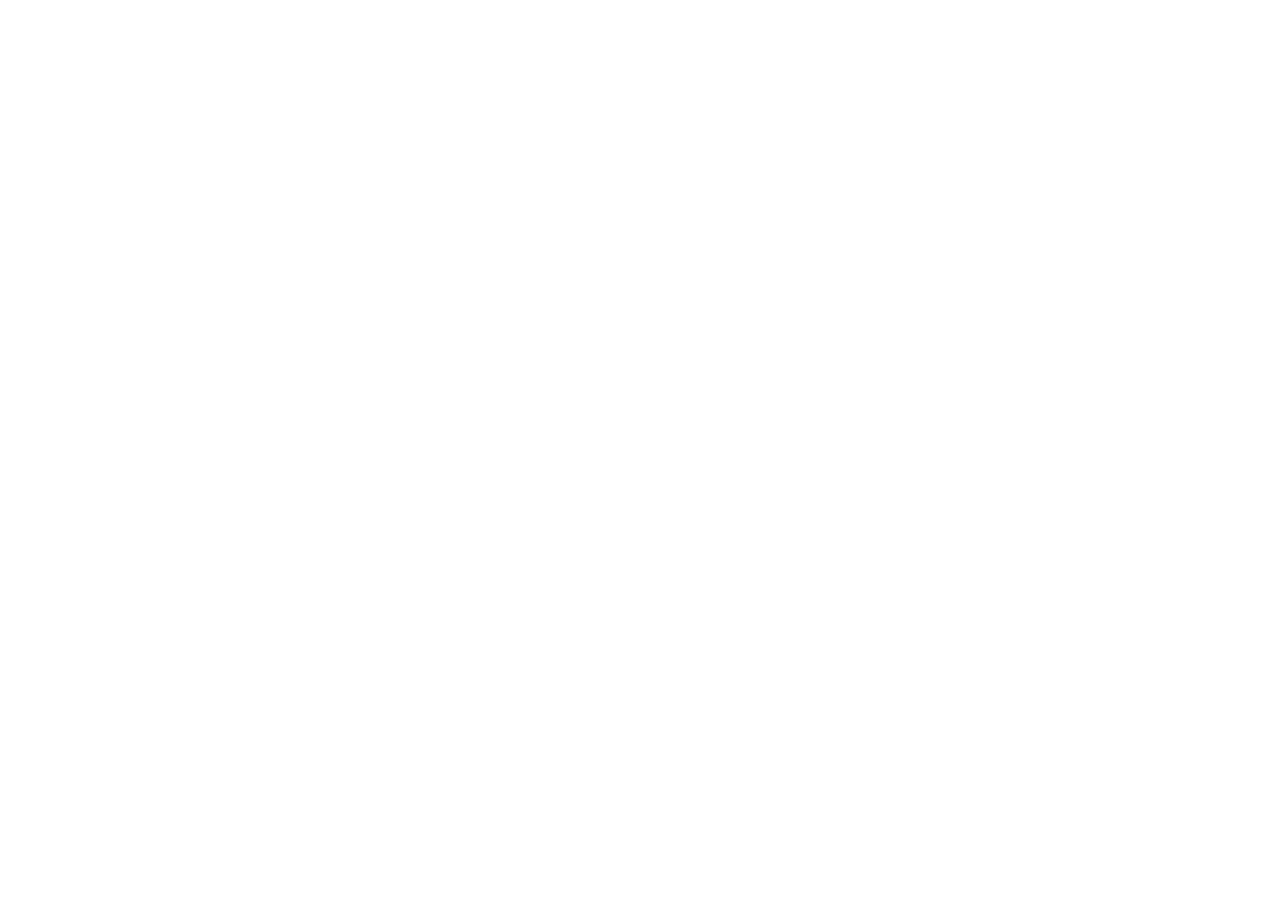
==== index.html @ 95d36cb1 "init: start js30#1.1-eco-sounds task" ====
<!doctype html>
<html lang="en">
<head>
  <meta charset="UTF-8">
  <meta content="width=device-width, initial-scale=1.0" name="viewport">
  <meta content="ie=edge" http-equiv="X-UA-Compatible">
  <link href="assets/favicon.ico" rel="shortcut icon" type="image/x-icon">
  <link href="css/style.css" rel="stylesheet">
  <title>ecosounds</title>
</head>

<body>


<script src="js/index.js"></script>
</body>
</html>
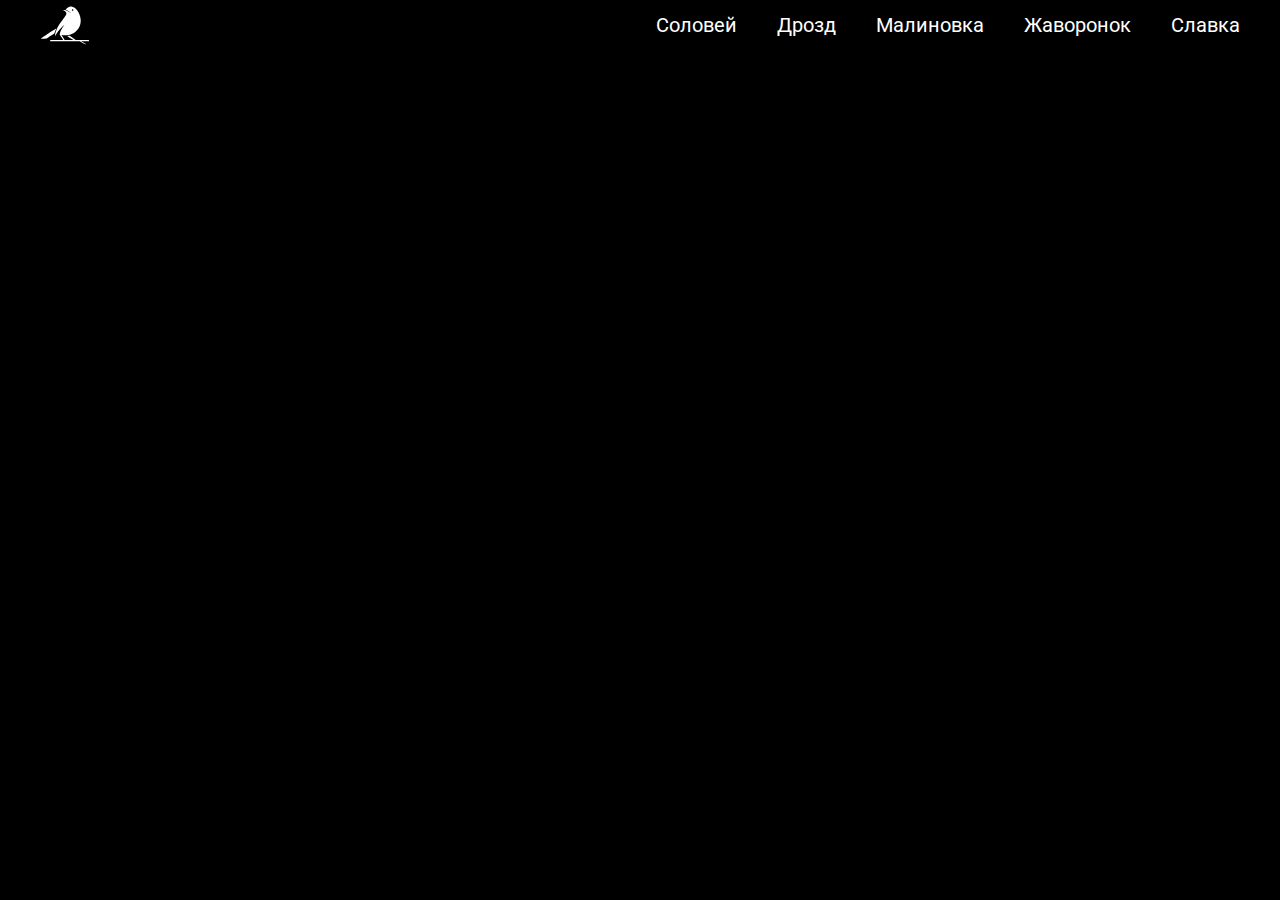
==== commit f7bb1107: "feat: add header" ====
--- a/index.html
+++ b/index.html
@@ -6,11 +6,40 @@
   <meta content="ie=edge" http-equiv="X-UA-Compatible">
   <link href="assets/favicon.ico" rel="shortcut icon" type="image/x-icon">
   <link href="css/style.css" rel="stylesheet">
+  <link rel="preconnect" href="https://fonts.googleapis.com">
+  <link rel="preconnect" href="https://fonts.gstatic.com" crossorigin>
+  <link href="https://fonts.googleapis.com/css2?family=Roboto:wght@300;400;500;700&display=swap" rel="stylesheet">
   <title>ecosounds</title>
 </head>
 
 <body>
+<header class="header">
+  <div class="container">
+    <nav class="nav">
+      <ul class="nav__list">
+        <li class="nav__item logo">
+          <svg class="logo__img" xmlns="http://www.w3.org/2000/svg" viewBox="0 0 156 128">
+            <path
+                d="M92.646 6.877c-3.744 0.95-6.681 2.671-10.34 6.059-2.645 2.448-2.653 2.406 0.739 3.894 4.968 2.179 8.692 4.748 11.733 8.093 1.932 2.125 1.324 1.938-2.427-0.746-2.997-2.145-8.011-4.915-11.309-6.247-1.894-0.765-6.566-1.086-7.951-0.545l-1.062 0.414 2.387 1.201c4.568 2.298 6.734 4.648 7.693 8.345 0.789 3.042-0.343 5.265-7.38 14.495-9.608 12.6-13.126 17.693-17.188 24.88-6.34 11.216-10.826 24.487-10.755 31.815l0.010 1.001 0.534-0.907c6.771-11.481 7.115-11.995 12.664-18.954 4.588-5.754 15.668-16.462 16.339-15.791 0.075 0.075-0.771 1.268-1.881 2.652-4.824 6.015-9.319 13.804-11.132 19.286-1.147 3.468-2.063 7.757-1.764 8.263 0.121 0.206 2.633 4.005 5.582 8.442l5.361 8.068h-40.59v4.351h92.395l2.12 1.217c12.837 7.37 13.912 7.923 15.533 7.976 2.644 0.087 2.002-0.466-5.418-4.66-3.881-2.194-7.063-4.111-7.072-4.261s5.205-0.272 11.587-0.272h11.604v-4.351h-41.738l-2.61-1.915c-3.038-2.23-12.781-9.115-14.662-10.362-1.196-0.793-1.435-0.826-3.291-0.453-1.1 0.221-2.83 0.404-3.844 0.407-1.659 0.005-1.762 0.050-1.034 0.453 0.827 0.458 2.275 1.37 11.157 7.033 2.792 1.78 5.647 3.594 6.346 4.031l1.269 0.794-27.335 0.012-2.469-3.838c-1.358-2.111-3.551-5.497-4.873-7.524-2.872-4.402-3.070-4.033 1.873-3.487 36.976 4.083 63.422-25.133 53.517-59.122-5.775-19.816-19.968-32.88-32.318-29.746zM103.796 16.026c0.853 0.987 0.799 2.063-0.154 3.078-1.967 2.094-5.259-0.295-3.901-2.831 0.803-1.501 2.863-1.626 4.055-0.247zM50.381 74.847c-0.287 0.273-4.275 2.906-8.862 5.851s-11.114 7.173-14.505 9.395c-3.39 2.222-6.934 4.52-7.875 5.109-5.601 3.502-16.621 10.781-16.828 11.117-0.177 0.285 2.349 0.342 8.995 0.202l9.241-0.194 2.871-1.787c19.54-12.163 21.734-13.629 21.805-14.567 0.103-1.363 2.696-8.502 4.342-11.956 1.614-3.387 1.799-4.102 0.816-3.169z"></path>
+          </svg>
+        </li>
+        <li class="nav__item">Соловей</li>
+        <li class="nav__item">Дрозд</li>
+        <li class="nav__item">Малиновка</li>
+        <li class="nav__item">Жаворонок</li>
+        <li class="nav__item">Славка</li>
+      </ul>
+    </nav>
+  </div>
+</header>
 
+<main class="main">
+
+</main>
+
+<footer class="footer">
+
+</footer>
 
 <script src="js/index.js"></script>
 </body>
--- a/css/style.css
+++ b/css/style.css
@@ -0,0 +1,55 @@
+:root {
+  --color-gold: #bdae82;
+}
+
+* {
+  box-sizing: border-box;
+  margin: 0;
+  padding: 0;
+  text-decoration: none;
+  list-style: none;
+}
+
+body {
+  font-family: Roboto, sans-serif;
+  font-size: 20px;
+  color: #fff;
+  background-color: #000;
+}
+
+.container {
+  max-width: 1440px;
+  margin: 0 auto;
+  padding: 0 20px;
+}
+
+.nav__list {
+  display: flex;
+}
+
+.logo {
+  margin-right: auto;
+}
+
+.logo__img {
+  display: block;
+  width: 50px;
+  height: 50px;
+  transition: 0.3s;
+  fill: #fff;
+}
+
+.logo__img:hover {
+  fill: var(--color-gold);
+}
+
+.nav__item {
+  padding: 0 20px;
+  line-height: 2.5;
+  transition: 0.3s;
+  cursor: pointer;
+}
+
+.nav__item:hover {
+  color: var(--color-gold);
+}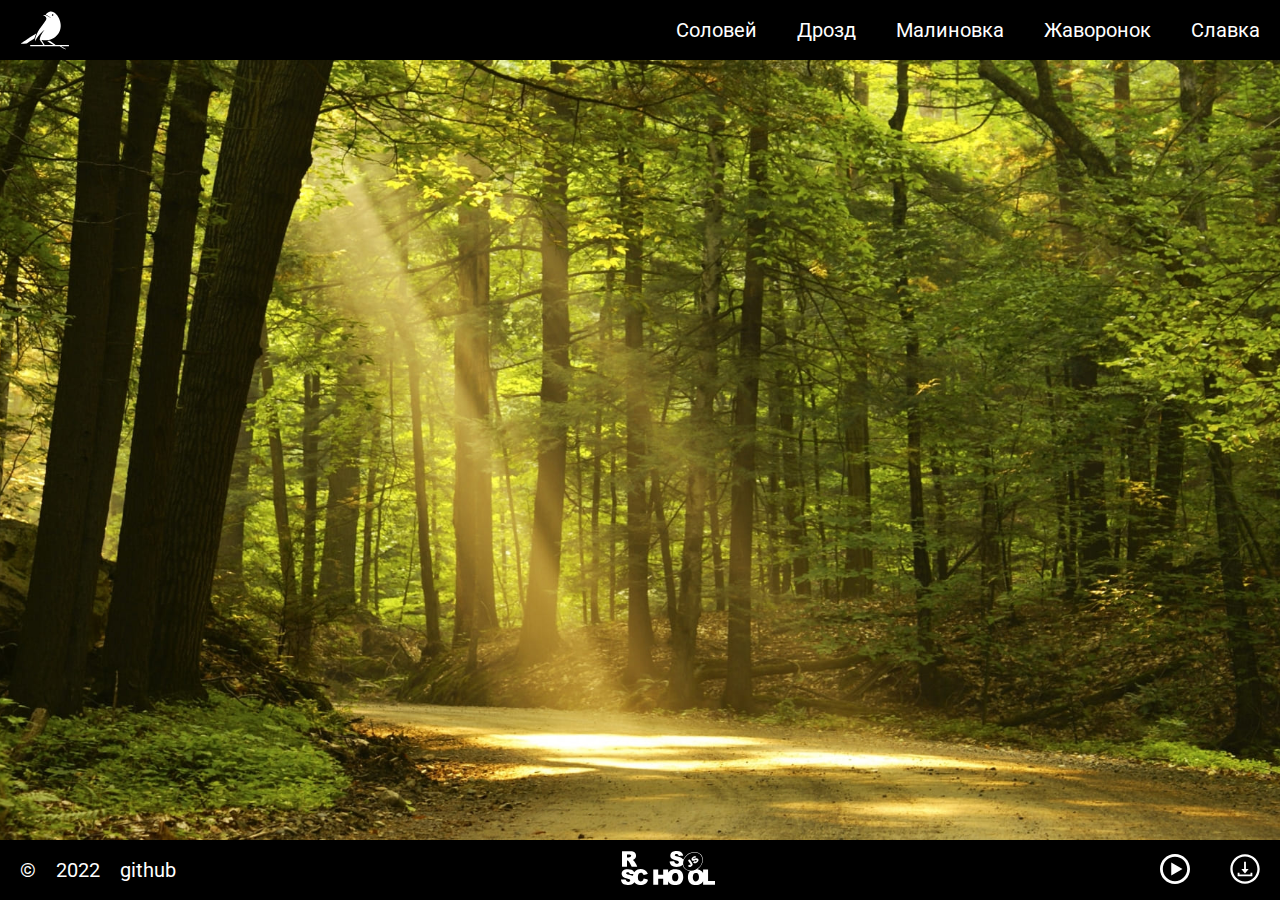
==== commit 1ee2d73b: "feat: add main, footer" ====
--- a/index.html
+++ b/index.html
@@ -13,34 +13,70 @@
 </head>
 
 <body>
-<header class="header">
-  <div class="container">
-    <nav class="nav">
-      <ul class="nav__list">
-        <li class="nav__item logo">
-          <svg class="logo__img" xmlns="http://www.w3.org/2000/svg" viewBox="0 0 156 128">
+<div class="wrapper">
+  <header class="header">
+    <div class="header-container container">
+      <nav class="nav">
+        <ul class="nav__list">
+          <li class="nav__item logo">
+            <svg class="logo__img" xmlns="http://www.w3.org/2000/svg" viewBox="0 0 156 128">
+              <path
+                  d="M92.646 6.877c-3.744 0.95-6.681 2.671-10.34 6.059-2.645 2.448-2.653 2.406 0.739 3.894 4.968 2.179 8.692 4.748 11.733 8.093 1.932 2.125 1.324 1.938-2.427-0.746-2.997-2.145-8.011-4.915-11.309-6.247-1.894-0.765-6.566-1.086-7.951-0.545l-1.062 0.414 2.387 1.201c4.568 2.298 6.734 4.648 7.693 8.345 0.789 3.042-0.343 5.265-7.38 14.495-9.608 12.6-13.126 17.693-17.188 24.88-6.34 11.216-10.826 24.487-10.755 31.815l0.010 1.001 0.534-0.907c6.771-11.481 7.115-11.995 12.664-18.954 4.588-5.754 15.668-16.462 16.339-15.791 0.075 0.075-0.771 1.268-1.881 2.652-4.824 6.015-9.319 13.804-11.132 19.286-1.147 3.468-2.063 7.757-1.764 8.263 0.121 0.206 2.633 4.005 5.582 8.442l5.361 8.068h-40.59v4.351h92.395l2.12 1.217c12.837 7.37 13.912 7.923 15.533 7.976 2.644 0.087 2.002-0.466-5.418-4.66-3.881-2.194-7.063-4.111-7.072-4.261s5.205-0.272 11.587-0.272h11.604v-4.351h-41.738l-2.61-1.915c-3.038-2.23-12.781-9.115-14.662-10.362-1.196-0.793-1.435-0.826-3.291-0.453-1.1 0.221-2.83 0.404-3.844 0.407-1.659 0.005-1.762 0.050-1.034 0.453 0.827 0.458 2.275 1.37 11.157 7.033 2.792 1.78 5.647 3.594 6.346 4.031l1.269 0.794-27.335 0.012-2.469-3.838c-1.358-2.111-3.551-5.497-4.873-7.524-2.872-4.402-3.070-4.033 1.873-3.487 36.976 4.083 63.422-25.133 53.517-59.122-5.775-19.816-19.968-32.88-32.318-29.746zM103.796 16.026c0.853 0.987 0.799 2.063-0.154 3.078-1.967 2.094-5.259-0.295-3.901-2.831 0.803-1.501 2.863-1.626 4.055-0.247zM50.381 74.847c-0.287 0.273-4.275 2.906-8.862 5.851s-11.114 7.173-14.505 9.395c-3.39 2.222-6.934 4.52-7.875 5.109-5.601 3.502-16.621 10.781-16.828 11.117-0.177 0.285 2.349 0.342 8.995 0.202l9.241-0.194 2.871-1.787c19.54-12.163 21.734-13.629 21.805-14.567 0.103-1.363 2.696-8.502 4.342-11.956 1.614-3.387 1.799-4.102 0.816-3.169z"></path>
+            </svg>
+          </li>
+          <li class="nav__item">Соловей</li>
+          <li class="nav__item">Дрозд</li>
+          <li class="nav__item">Малиновка</li>
+          <li class="nav__item">Жаворонок</li>
+          <li class="nav__item">Славка</li>
+        </ul>
+      </nav>
+    </div>
+  </header>
+
+  <main class="main">
+    <div class="main__container">
+      <img class="main__image" src="assets/img/forest.jpg" alt="Главная картинка">
+    </div>
+  </main>
+
+  <footer class="footer">
+    <div class="footer__container container">
+      <div class="footer__copyright">
+        <span class="copyright__mark">©</span>
+        <span class="copyright__year">2022</span>
+        <a class="copyright__link" href="https://github.com/Aliseiko" target="_blank">github</a>
+
+      </div>
+      <div class="footer__rsschool">
+        <a class="rsschool__link" href="https://rs.school/js-stage0/" target="_blank">
+          <svg class="rsschool__img" xmlns="http://www.w3.org/2000/svg" viewBox="0 0 242 90">
             <path
-                d="M92.646 6.877c-3.744 0.95-6.681 2.671-10.34 6.059-2.645 2.448-2.653 2.406 0.739 3.894 4.968 2.179 8.692 4.748 11.733 8.093 1.932 2.125 1.324 1.938-2.427-0.746-2.997-2.145-8.011-4.915-11.309-6.247-1.894-0.765-6.566-1.086-7.951-0.545l-1.062 0.414 2.387 1.201c4.568 2.298 6.734 4.648 7.693 8.345 0.789 3.042-0.343 5.265-7.38 14.495-9.608 12.6-13.126 17.693-17.188 24.88-6.34 11.216-10.826 24.487-10.755 31.815l0.010 1.001 0.534-0.907c6.771-11.481 7.115-11.995 12.664-18.954 4.588-5.754 15.668-16.462 16.339-15.791 0.075 0.075-0.771 1.268-1.881 2.652-4.824 6.015-9.319 13.804-11.132 19.286-1.147 3.468-2.063 7.757-1.764 8.263 0.121 0.206 2.633 4.005 5.582 8.442l5.361 8.068h-40.59v4.351h92.395l2.12 1.217c12.837 7.37 13.912 7.923 15.533 7.976 2.644 0.087 2.002-0.466-5.418-4.66-3.881-2.194-7.063-4.111-7.072-4.261s5.205-0.272 11.587-0.272h11.604v-4.351h-41.738l-2.61-1.915c-3.038-2.23-12.781-9.115-14.662-10.362-1.196-0.793-1.435-0.826-3.291-0.453-1.1 0.221-2.83 0.404-3.844 0.407-1.659 0.005-1.762 0.050-1.034 0.453 0.827 0.458 2.275 1.37 11.157 7.033 2.792 1.78 5.647 3.594 6.346 4.031l1.269 0.794-27.335 0.012-2.469-3.838c-1.358-2.111-3.551-5.497-4.873-7.524-2.872-4.402-3.070-4.033 1.873-3.487 36.976 4.083 63.422-25.133 53.517-59.122-5.775-19.816-19.968-32.88-32.318-29.746zM103.796 16.026c0.853 0.987 0.799 2.063-0.154 3.078-1.967 2.094-5.259-0.295-3.901-2.831 0.803-1.501 2.863-1.626 4.055-0.247zM50.381 74.847c-0.287 0.273-4.275 2.906-8.862 5.851s-11.114 7.173-14.505 9.395c-3.39 2.222-6.934 4.52-7.875 5.109-5.601 3.502-16.621 10.781-16.828 11.117-0.177 0.285 2.349 0.342 8.995 0.202l9.241-0.194 2.871-1.787c19.54-12.163 21.734-13.629 21.805-14.567 0.103-1.363 2.696-8.502 4.342-11.956 1.614-3.387 1.799-4.102 0.816-3.169z"></path>
+                d="M137.197 3.257c-6.927 1.609-10.367 5.259-10.401 11.036-0.039 6.727 3.729 9.816 15.812 12.966 5.873 1.53 7.869 4.182 5.091 6.758-3.153 2.922-9.323 1.027-10.1-3.105-0.385-2.062-0.366-2.056-6.837-1.696l-5.735 0.318 0.276 1.806c0.425 2.784 2.722 7.082 4.68 8.758 5.802 4.964 21.78 4.455 27.25-0.872l1.6-1.558 0.307 1.811c1.125 6.663 7.892 12.923 15.677 14.504l2.5 0.509-1.477 1.935c-4.874 6.384-5.012 19.44-0.276 26.221 7.248 10.375 27.644 10.074 34.355-0.506l1.249-1.969v9.391h31.61v-10.097h-18.878v-29.416h-12.732l-0.025 4.5c-0.022 3.676-0.121 4.343-0.548 3.642-2.419-3.968-7.13-7.265-11.748-8.218l-2.489-0.515 2.526-1.898c7.858-5.906 12.752-16.681 11.495-25.307-3.305-22.669-35.958-23.020-48.395-0.523-0.802 1.448-1.485 2.68-1.519 2.737s-1.153-0.956-2.489-2.247c-2.77-2.683-4.995-3.665-12.558-5.538-7.037-1.744-8.477-2.967-6.112-5.192 2.25-2.115 7.149-0.745 8.252 2.309 0.647 1.789 0.529 1.772 8.010 1.277l4.326-0.287-0.276-1.724c-1.277-7.987-11.329-12.386-22.424-9.807zM2.635 23.268v19.755h12.732v-15.806h1.294c2.042 0 3.277 1.502 7.214 8.781l3.682 6.803 7.079 0.121c3.893 0.067 7.076 0.003 7.076-0.141 0-2.225-7.934-15.064-10.136-16.402l-1.207-0.734 2.436-1.274c9.031-4.728 7.321-18.273-2.576-20.396-1.249-0.267-7.574-0.467-14.884-0.467h-12.71v19.755zM195.401 6.952c19.87 5.186 18.051 33.064-2.824 43.242-21.268 10.37-40.222-6.654-30.113-27.045 5.898-11.897 20.984-19.316 32.934-16.194zM24.14 12.417c4.472 2.261 1.505 6.435-4.829 6.795l-3.943 0.225v-7.585l3.842 0.006c2.199 0.003 4.306 0.242 4.93 0.557zM188.373 15.91c-3.496 0.928-7.051 4.461-7.054 7.009-0.006 4.163 3.322 5.664 8.558 3.862 3.203-1.102 4.019-1.102 4.612 0.003 1.004 1.879-2.287 3.794-4.207 2.447-0.965-0.675-4.523 1.454-4.559 2.728-0.056 1.918 4.798 2.644 7.771 1.162 9.442-4.705 6.761-14.805-3.032-11.427-3.915 1.35-4.756 1.409-4.756 0.323 0-1.704 2.663-2.936 3.825-1.775 0.475 0.475 4.075-1.912 4.075-2.703 0-1.181-3.189-2.177-5.237-1.631zM174.201 25.383c-2.095 1.516-2.194 1.122 1.648 6.576 2.365 3.355 3.274 5.012 3.184 5.797-0.157 1.342-1.662 1.699-2.72 0.644-0.672-0.672-0.847-0.619-2.438 0.745-4.019 3.443 2.090 6.398 6.629 3.209 4.987-3.504 4.995-5.678 0.037-12.918-3.845-5.617-4.022-5.729-6.342-4.050zM13.044 49.621c-7.183 1.133-11.388 5.333-11.444 11.43-0.056 6.221 3.977 9.765 13.967 12.265 6.123 1.533 8.139 2.703 8.139 4.719 0 5.678-10.164 5.11-11.239-0.627-0.377-2.002-0.329-1.991-6.812-1.64l-5.749 0.312 0.287 1.8c1.311 8.252 6.109 11.686 16.799 12.021 8.477 0.264 11.391-0.557 15.092-4.258l2.534-2.534 0.931 1.257c5.386 7.284 23.58 7.774 29.554 0.793 1.747-2.039 3.707-5.881 3.907-7.65 0.141-1.246 0.101-1.268-5.223-2.883l-5.363-1.628-0.72 2.166c-2.453 7.383-11.714 7.467-13.748 0.127-0.692-2.495-0.608-8.454 0.157-11.022 1.845-6.207 9.638-7.481 12.8-2.090 1.319 2.25 0.965 2.208 6.95 0.855 5.698-1.288 5.453-1.060 4.154-3.859-5.153-11.087-22.475-13.688-31.66-4.759l-2.562 2.492-1.063-1.814c-2.649-4.523-11.005-6.846-19.682-5.473zM134.342 49.632c-4.863 0.844-9.667 3.904-12.381 7.883-0.726 1.066-0.745 0.979-0.768-3.187l-0.023-4.281h-12.732v13.61h-12.732v-13.61h-12.732v39.513h12.732v-15.806h12.732v15.806h12.732v-8.933l1.375 2.073c5.721 8.634 23.414 10.15 31.466 2.694 9.318-8.626 7.49-28.249-3.136-33.671-4.101-2.093-11.298-3.004-16.535-2.095zM20.183 57.727c0.734 0.38 1.595 1.409 2.062 2.467l0.802 1.817 8.578-0.413-0.281 2.239c-0.371 2.962-0.537 3.074-2.998 1.986-1.159-0.512-4.402-1.505-7.211-2.211-6.646-1.665-7.473-2.022-7.813-3.375-0.63-2.503 3.766-4.112 6.865-2.509zM141.871 59.279c6.502 1.806 7.819 16.729 1.789 20.278-4.503 2.649-10.201 0.394-11.537-4.57-2.655-9.863 2.264-17.786 9.748-15.708zM194.951 59.268c7.554 2.098 7.4 19.074-0.191 21.119-6.103 1.642-10.164-2.599-10.133-10.581 0.034-8.294 3.963-12.305 10.325-10.536z"></path>
           </svg>
-        </li>
-        <li class="nav__item">Соловей</li>
-        <li class="nav__item">Дрозд</li>
-        <li class="nav__item">Малиновка</li>
-        <li class="nav__item">Жаворонок</li>
-        <li class="nav__item">Славка</li>
-      </ul>
-    </nav>
-  </div>
-</header>
+        </a>
+      </div>
+      <div class="footer__player">
+        <button class="player__play-pause-button button" type="button">
+          <svg class="player__play-pause-button-img" xmlns="http://www.w3.org/2000/svg" viewBox="0 0 64 64">
+            <path
+                d="M32 0c-17.673 0-32 14.327-32 32s14.327 32 32 32 32-14.327 32-32-14.327-32-32-32zM32 58c-14.359 0-26-11.641-26-26s11.641-26 26-26 26 11.641 26 26-11.641 26-26 26zM24 18l24 14-24 14z"></path>
+          </svg>
+        </button>
+        <button class="player__download-button button" type="button">
+          <svg class="player__download-button-img" xmlns="http://www.w3.org/2000/svg" viewBox="0 0 64 64">
+            <path
+                d="M32 0.64c-17.318 0-31.36 14.042-31.36 31.36s14.042 31.36 31.36 31.36c17.318 0 31.36-14.042 31.36-31.36s-14.042-31.36-31.36-31.36zM32 58.458c-14.611 0-26.458-11.846-26.458-26.458s11.846-26.458 26.458-26.458 26.458 11.846 26.458 26.458-11.846 26.458-26.458 26.458z"></path>
+            <path d="M43.763 39.84v3.923h-23.52v-3.923h-3.923v7.84h31.36v-7.84h-3.917z"></path>
+            <path d="M33.958 32v-15.68h-3.923v15.68h-5.882l7.846 9.798 7.84-9.798h-5.882z"></path>
+          </svg>
+        </button>
+      </div>
+    </div>
 
-<main class="main">
+  </footer>
 
-</main>
-
-<footer class="footer">
-
-</footer>
-
+</div>
 <script src="js/index.js"></script>
 </body>
 </html>--- a/css/style.css
+++ b/css/style.css
@@ -10,6 +10,15 @@
   list-style: none;
 }
 
+a {
+  color: #fff;
+  transition: 0.3s;
+}
+
+a:hover {
+  color: var(--color-gold);
+}
+
 body {
   font-family: Roboto, sans-serif;
   font-size: 20px;
@@ -17,14 +26,27 @@
   background-color: #000;
 }
 
+.wrapper {
+  display: flex;
+  flex-direction: column;
+  min-height: 100vh;
+}
+
 .container {
+  min-width: 760px;
   max-width: 1440px;
   margin: 0 auto;
-  padding: 0 20px;
+}
+
+/*---------- HEADER -------------*/
+
+.header-container {
+  padding: 5px 20px;
 }
 
 .nav__list {
   display: flex;
+  gap: 40px;
 }
 
 .logo {
@@ -44,7 +66,7 @@
 }
 
 .nav__item {
-  padding: 0 20px;
+  /*padding: 0 20px;*/
   line-height: 2.5;
   transition: 0.3s;
   cursor: pointer;
@@ -52,4 +74,69 @@
 
 .nav__item:hover {
   color: var(--color-gold);
+}
+
+/*---------- MAIN -------------*/
+
+.main__container {
+  width: 100vw;
+  height: calc(100vh - 120px);
+}
+
+.main {
+  flex: 1 1 auto;
+}
+
+.main__image {
+  width: 100%;
+  height: 100%;
+  object-fit: cover;
+}
+
+/*---------- FOOTER -------------*/
+
+.footer__container {
+  display: flex;
+  align-items: center;
+  justify-content: space-between;
+  padding: 5px 20px;
+}
+
+.footer__copyright {
+  display: flex;
+  line-height: 2.5;
+  gap: 20px;
+}
+
+.rsschool__img {
+  height: 35px;
+  transition: 0.3s;
+  fill: #fff;
+}
+
+.rsschool__img:hover {
+  fill: var(--color-gold);
+}
+
+.footer__player {
+  display: flex;
+  gap: 40px;
+}
+
+.button {
+  border: none;
+  background-color: transparent;
+}
+
+.player__play-pause-button-img,
+.player__download-button-img {
+  height: 30px;
+  transition: 0.3s;
+  cursor: pointer;
+  fill: #fff;
+}
+
+.player__play-pause-button-img:hover,
+.player__download-button-img:hover {
+  fill: var(--color-gold);
 }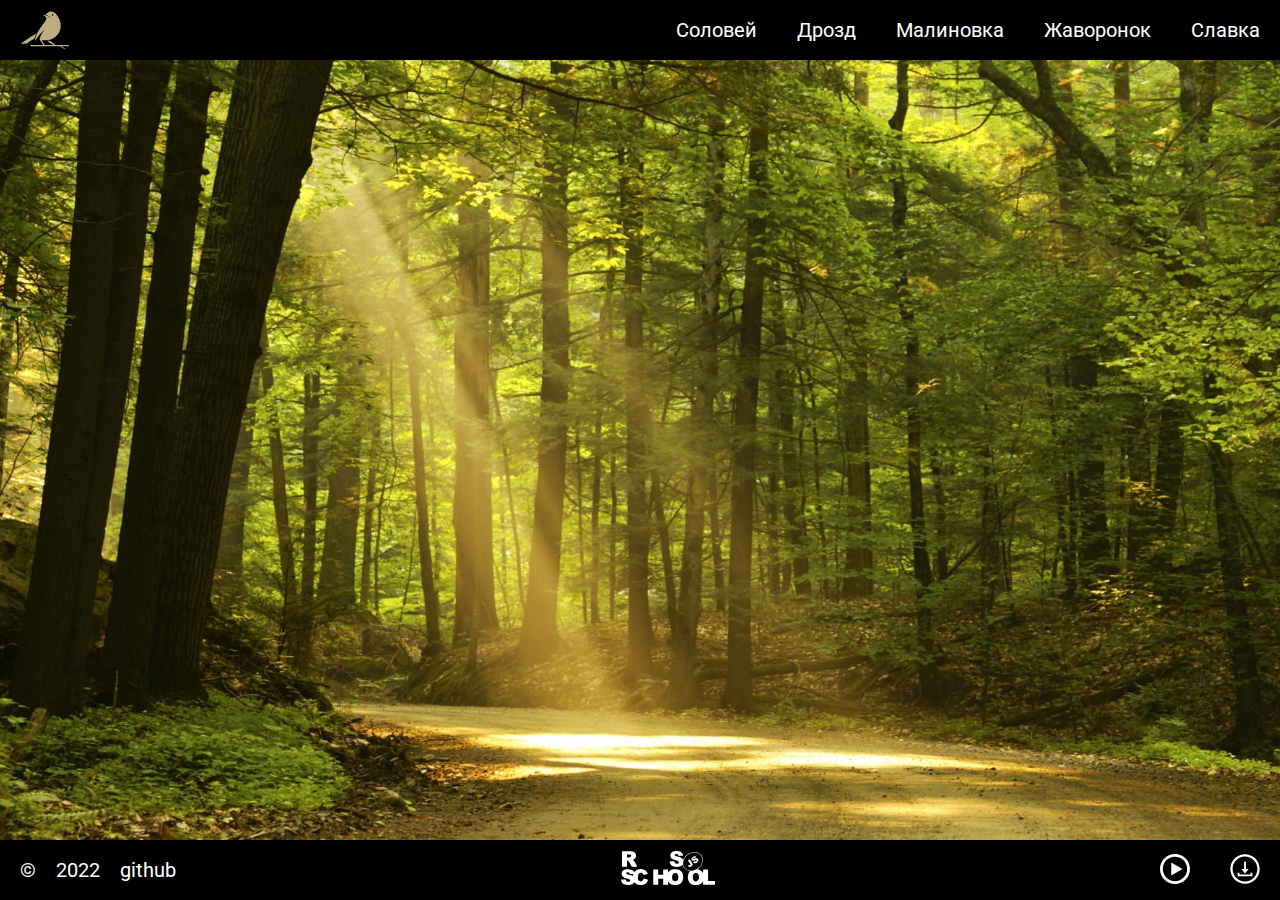
==== commit e000ec92: "fix: active link style" ====
--- a/index.html
+++ b/index.html
@@ -18,7 +18,7 @@
     <div class="header-container container">
       <nav class="nav">
         <ul class="nav__list">
-          <li class="nav__item logo">
+          <li class="nav__item logo active">
             <svg class="logo__img" xmlns="http://www.w3.org/2000/svg" viewBox="0 0 156 128">
               <path
                   d="M92.646 6.877c-3.744 0.95-6.681 2.671-10.34 6.059-2.645 2.448-2.653 2.406 0.739 3.894 4.968 2.179 8.692 4.748 11.733 8.093 1.932 2.125 1.324 1.938-2.427-0.746-2.997-2.145-8.011-4.915-11.309-6.247-1.894-0.765-6.566-1.086-7.951-0.545l-1.062 0.414 2.387 1.201c4.568 2.298 6.734 4.648 7.693 8.345 0.789 3.042-0.343 5.265-7.38 14.495-9.608 12.6-13.126 17.693-17.188 24.88-6.34 11.216-10.826 24.487-10.755 31.815l0.010 1.001 0.534-0.907c6.771-11.481 7.115-11.995 12.664-18.954 4.588-5.754 15.668-16.462 16.339-15.791 0.075 0.075-0.771 1.268-1.881 2.652-4.824 6.015-9.319 13.804-11.132 19.286-1.147 3.468-2.063 7.757-1.764 8.263 0.121 0.206 2.633 4.005 5.582 8.442l5.361 8.068h-40.59v4.351h92.395l2.12 1.217c12.837 7.37 13.912 7.923 15.533 7.976 2.644 0.087 2.002-0.466-5.418-4.66-3.881-2.194-7.063-4.111-7.072-4.261s5.205-0.272 11.587-0.272h11.604v-4.351h-41.738l-2.61-1.915c-3.038-2.23-12.781-9.115-14.662-10.362-1.196-0.793-1.435-0.826-3.291-0.453-1.1 0.221-2.83 0.404-3.844 0.407-1.659 0.005-1.762 0.050-1.034 0.453 0.827 0.458 2.275 1.37 11.157 7.033 2.792 1.78 5.647 3.594 6.346 4.031l1.269 0.794-27.335 0.012-2.469-3.838c-1.358-2.111-3.551-5.497-4.873-7.524-2.872-4.402-3.070-4.033 1.873-3.487 36.976 4.083 63.422-25.133 53.517-59.122-5.775-19.816-19.968-32.88-32.318-29.746zM103.796 16.026c0.853 0.987 0.799 2.063-0.154 3.078-1.967 2.094-5.259-0.295-3.901-2.831 0.803-1.501 2.863-1.626 4.055-0.247zM50.381 74.847c-0.287 0.273-4.275 2.906-8.862 5.851s-11.114 7.173-14.505 9.395c-3.39 2.222-6.934 4.52-7.875 5.109-5.601 3.502-16.621 10.781-16.828 11.117-0.177 0.285 2.349 0.342 8.995 0.202l9.241-0.194 2.871-1.787c19.54-12.163 21.734-13.629 21.805-14.567 0.103-1.363 2.696-8.502 4.342-11.956 1.614-3.387 1.799-4.102 0.816-3.169z"></path>
--- a/css/style.css
+++ b/css/style.css
@@ -66,7 +66,6 @@
 }
 
 .nav__item {
-  /*padding: 0 20px;*/
   line-height: 2.5;
   transition: 0.3s;
   cursor: pointer;
@@ -74,6 +73,14 @@
 
 .nav__item:hover {
   color: var(--color-gold);
+}
+
+.active {
+  color: var(--color-gold);
+}
+
+.active .logo__img {
+  fill: var(--color-gold);
 }
 
 /*---------- MAIN -------------*/
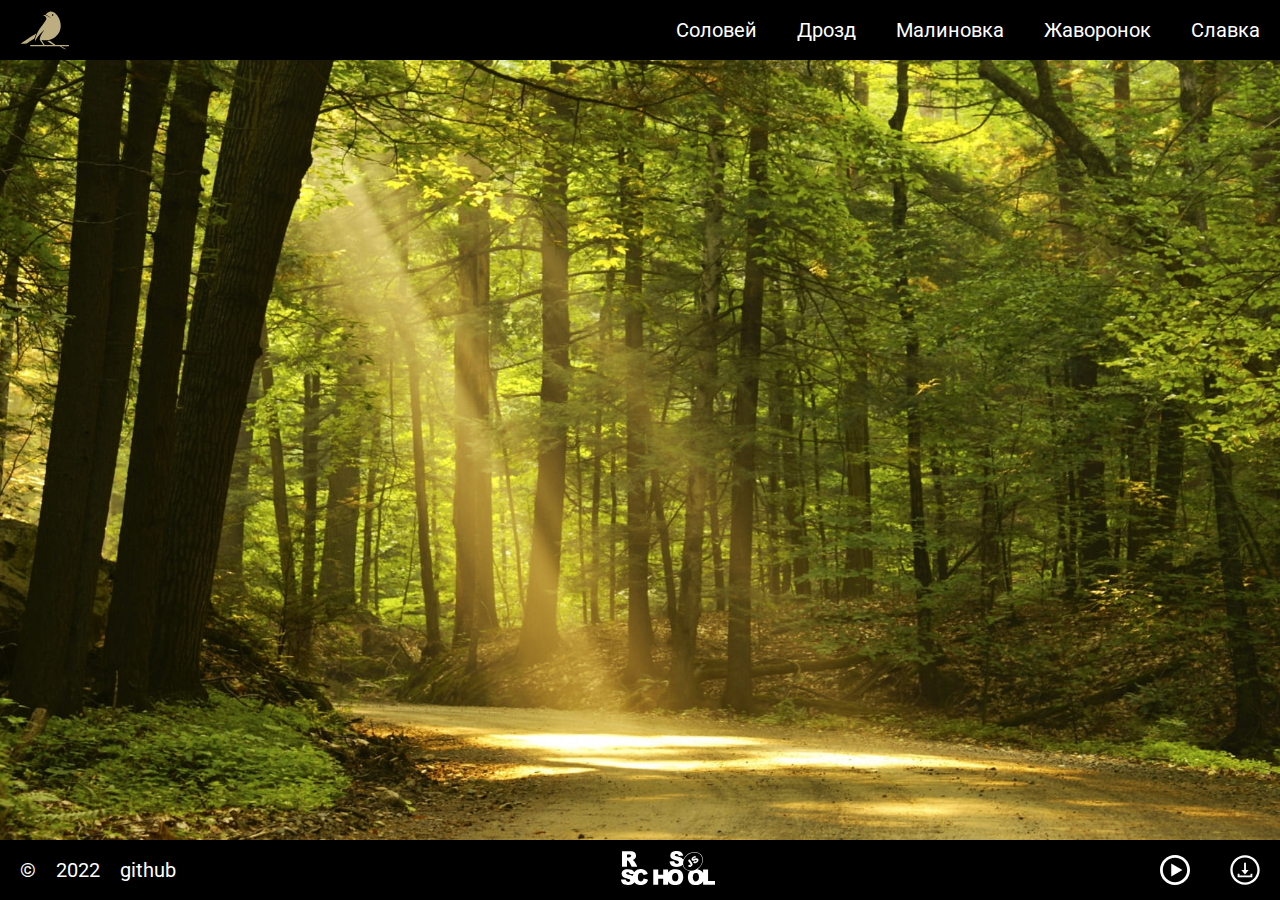
==== commit 66856107: "feat: add audioplayer and download button" ====
--- a/index.html
+++ b/index.html
@@ -1,5 +1,5 @@
 <!doctype html>
-<html lang="en">
+<html lang="ru">
 <head>
   <meta charset="UTF-8">
   <meta content="width=device-width, initial-scale=1.0" name="viewport">
@@ -18,17 +18,17 @@
     <div class="header-container container">
       <nav class="nav">
         <ul class="nav__list">
-          <li class="nav__item logo active">
+          <li class="nav__item logo active" data-bird="forest">
             <svg class="logo__img" xmlns="http://www.w3.org/2000/svg" viewBox="0 0 156 128">
               <path
                   d="M92.646 6.877c-3.744 0.95-6.681 2.671-10.34 6.059-2.645 2.448-2.653 2.406 0.739 3.894 4.968 2.179 8.692 4.748 11.733 8.093 1.932 2.125 1.324 1.938-2.427-0.746-2.997-2.145-8.011-4.915-11.309-6.247-1.894-0.765-6.566-1.086-7.951-0.545l-1.062 0.414 2.387 1.201c4.568 2.298 6.734 4.648 7.693 8.345 0.789 3.042-0.343 5.265-7.38 14.495-9.608 12.6-13.126 17.693-17.188 24.88-6.34 11.216-10.826 24.487-10.755 31.815l0.010 1.001 0.534-0.907c6.771-11.481 7.115-11.995 12.664-18.954 4.588-5.754 15.668-16.462 16.339-15.791 0.075 0.075-0.771 1.268-1.881 2.652-4.824 6.015-9.319 13.804-11.132 19.286-1.147 3.468-2.063 7.757-1.764 8.263 0.121 0.206 2.633 4.005 5.582 8.442l5.361 8.068h-40.59v4.351h92.395l2.12 1.217c12.837 7.37 13.912 7.923 15.533 7.976 2.644 0.087 2.002-0.466-5.418-4.66-3.881-2.194-7.063-4.111-7.072-4.261s5.205-0.272 11.587-0.272h11.604v-4.351h-41.738l-2.61-1.915c-3.038-2.23-12.781-9.115-14.662-10.362-1.196-0.793-1.435-0.826-3.291-0.453-1.1 0.221-2.83 0.404-3.844 0.407-1.659 0.005-1.762 0.050-1.034 0.453 0.827 0.458 2.275 1.37 11.157 7.033 2.792 1.78 5.647 3.594 6.346 4.031l1.269 0.794-27.335 0.012-2.469-3.838c-1.358-2.111-3.551-5.497-4.873-7.524-2.872-4.402-3.070-4.033 1.873-3.487 36.976 4.083 63.422-25.133 53.517-59.122-5.775-19.816-19.968-32.88-32.318-29.746zM103.796 16.026c0.853 0.987 0.799 2.063-0.154 3.078-1.967 2.094-5.259-0.295-3.901-2.831 0.803-1.501 2.863-1.626 4.055-0.247zM50.381 74.847c-0.287 0.273-4.275 2.906-8.862 5.851s-11.114 7.173-14.505 9.395c-3.39 2.222-6.934 4.52-7.875 5.109-5.601 3.502-16.621 10.781-16.828 11.117-0.177 0.285 2.349 0.342 8.995 0.202l9.241-0.194 2.871-1.787c19.54-12.163 21.734-13.629 21.805-14.567 0.103-1.363 2.696-8.502 4.342-11.956 1.614-3.387 1.799-4.102 0.816-3.169z"></path>
             </svg>
           </li>
-          <li class="nav__item">Соловей</li>
-          <li class="nav__item">Дрозд</li>
-          <li class="nav__item">Малиновка</li>
-          <li class="nav__item">Жаворонок</li>
-          <li class="nav__item">Славка</li>
+          <li class="nav__item" data-bird="solovey">Соловей</li>
+          <li class="nav__item" data-bird="drozd">Дрозд</li>
+          <li class="nav__item" data-bird="malinovka">Малиновка</li>
+          <li class="nav__item" data-bird="javoronok">Жаворонок</li>
+          <li class="nav__item" data-bird="slavka">Славка</li>
         </ul>
       </nav>
     </div>
@@ -36,7 +36,12 @@
 
   <main class="main">
     <div class="main__container">
-      <img class="main__image" src="assets/img/forest.jpg" alt="Главная картинка">
+      <img class="main__image active" src="assets/img/forest.jpg" alt="Картинка леса" data-bird="forest-img">
+      <img class="main__image" src="assets/img/solovey.jpg" alt="Картинка соловья" data-bird="solovey-img">
+      <img class="main__image" src="assets/img/drozd.jpg" alt="Картинка дрозда" data-bird="drozd-img">
+      <img class="main__image" src="assets/img/malinovka.jpg" alt="Картинка малиновки" data-bird="malinovka-img">
+      <img class="main__image" src="assets/img/javoronok.jpg" alt="Картинка жаворонка" data-bird="javoronok-img">
+      <img class="main__image" src="assets/img/slavka.jpg" alt="Картинка славки" data-bird="slavka-img">
     </div>
   </main>
 
@@ -46,7 +51,6 @@
         <span class="copyright__mark">©</span>
         <span class="copyright__year">2022</span>
         <a class="copyright__link" href="https://github.com/Aliseiko" target="_blank">github</a>
-
       </div>
       <div class="footer__rsschool">
         <a class="rsschool__link" href="https://rs.school/js-stage0/" target="_blank">
@@ -58,25 +62,36 @@
       </div>
       <div class="footer__player">
         <button class="player__play-pause-button button" type="button">
-          <svg class="player__play-pause-button-img" xmlns="http://www.w3.org/2000/svg" viewBox="0 0 64 64">
+          <svg class="player__play-pause-button-img play-button active-button" xmlns="http://www.w3.org/2000/svg"
+               viewBox="0 0 64 64">
             <path
                 d="M32 0c-17.673 0-32 14.327-32 32s14.327 32 32 32 32-14.327 32-32-14.327-32-32-32zM32 58c-14.359 0-26-11.641-26-26s11.641-26 26-26 26 11.641 26 26-11.641 26-26 26zM24 18l24 14-24 14z"></path>
           </svg>
+          <svg class="player__play-pause-button-img pause-button" xmlns="http://www.w3.org/2000/svg"
+               viewBox="0 0 64 64">
+            <path
+                d="M32 0c-17.673 0-32 14.327-32 32s14.327 32 32 32 32-14.327 32-32-14.327-32-32-32zM32 58c-14.359 0-26-11.641-26-26s11.641-26 26-26 26 11.641 26 26-11.641 26-26 26zM20 20h8v24h-8zM36 20h8v24h-8z"></path>
+          </svg>
         </button>
         <button class="player__download-button button" type="button">
-          <svg class="player__download-button-img" xmlns="http://www.w3.org/2000/svg" viewBox="0 0 64 64">
-            <path
-                d="M32 0.64c-17.318 0-31.36 14.042-31.36 31.36s14.042 31.36 31.36 31.36c17.318 0 31.36-14.042 31.36-31.36s-14.042-31.36-31.36-31.36zM32 58.458c-14.611 0-26.458-11.846-26.458-26.458s11.846-26.458 26.458-26.458 26.458 11.846 26.458 26.458-11.846 26.458-26.458 26.458z"></path>
-            <path d="M43.763 39.84v3.923h-23.52v-3.923h-3.923v7.84h31.36v-7.84h-3.917z"></path>
-            <path d="M33.958 32v-15.68h-3.923v15.68h-5.882l7.846 9.798 7.84-9.798h-5.882z"></path>
-          </svg>
+          <a class="download-link" href="assets/audio/forest.mp3" download>
+            <svg class="player__download-button-img active-button" xmlns="http://www.w3.org/2000/svg"
+                 viewBox="0 0 64 64">
+              <path
+                  d="M32 0.64c-17.318 0-31.36 14.042-31.36 31.36s14.042 31.36 31.36 31.36c17.318 0 31.36-14.042 31.36-31.36s-14.042-31.36-31.36-31.36zM32 58.458c-14.611 0-26.458-11.846-26.458-26.458s11.846-26.458 26.458-26.458 26.458 11.846 26.458 26.458-11.846 26.458-26.458 26.458z"></path>
+              <path d="M43.763 39.84v3.923h-23.52v-3.923h-3.923v7.84h31.36v-7.84h-3.917z"></path>
+              <path d="M33.958 32v-15.68h-3.923v15.68h-5.882l7.846 9.798 7.84-9.798h-5.882z"></path>
+            </svg>
+          </a>
         </button>
       </div>
     </div>
-
   </footer>
 
 </div>
+
+<audio class="audio-player" src="assets/audio/forest.mp3" loop>Ваш браузер не поддерживает проигрывание музыки</audio>
+
 <script src="js/index.js"></script>
 </body>
 </html>--- a/css/style.css
+++ b/css/style.css
@@ -77,6 +77,7 @@
 
 .active {
   color: var(--color-gold);
+  opacity: 1 !important;
 }
 
 .active .logo__img {
@@ -86,7 +87,9 @@
 /*---------- MAIN -------------*/
 
 .main__container {
+  position: relative;
   width: 100vw;
+  min-width: 760px;
   height: calc(100vh - 120px);
 }
 
@@ -95,8 +98,11 @@
 }
 
 .main__image {
+  position: absolute;
   width: 100%;
   height: 100%;
+  opacity: 0;
+  transition: 1s;
   object-fit: cover;
 }
 
@@ -136,7 +142,9 @@
 }
 
 .player__play-pause-button-img,
+.player__play-pause-button-img,
 .player__download-button-img {
+  display: none;
   height: 30px;
   transition: 0.3s;
   cursor: pointer;
@@ -144,6 +152,11 @@
 }
 
 .player__play-pause-button-img:hover,
+.player__play-pause-button-img:hover,
 .player__download-button-img:hover {
   fill: var(--color-gold);
+}
+
+.active-button {
+  display: block;
 }